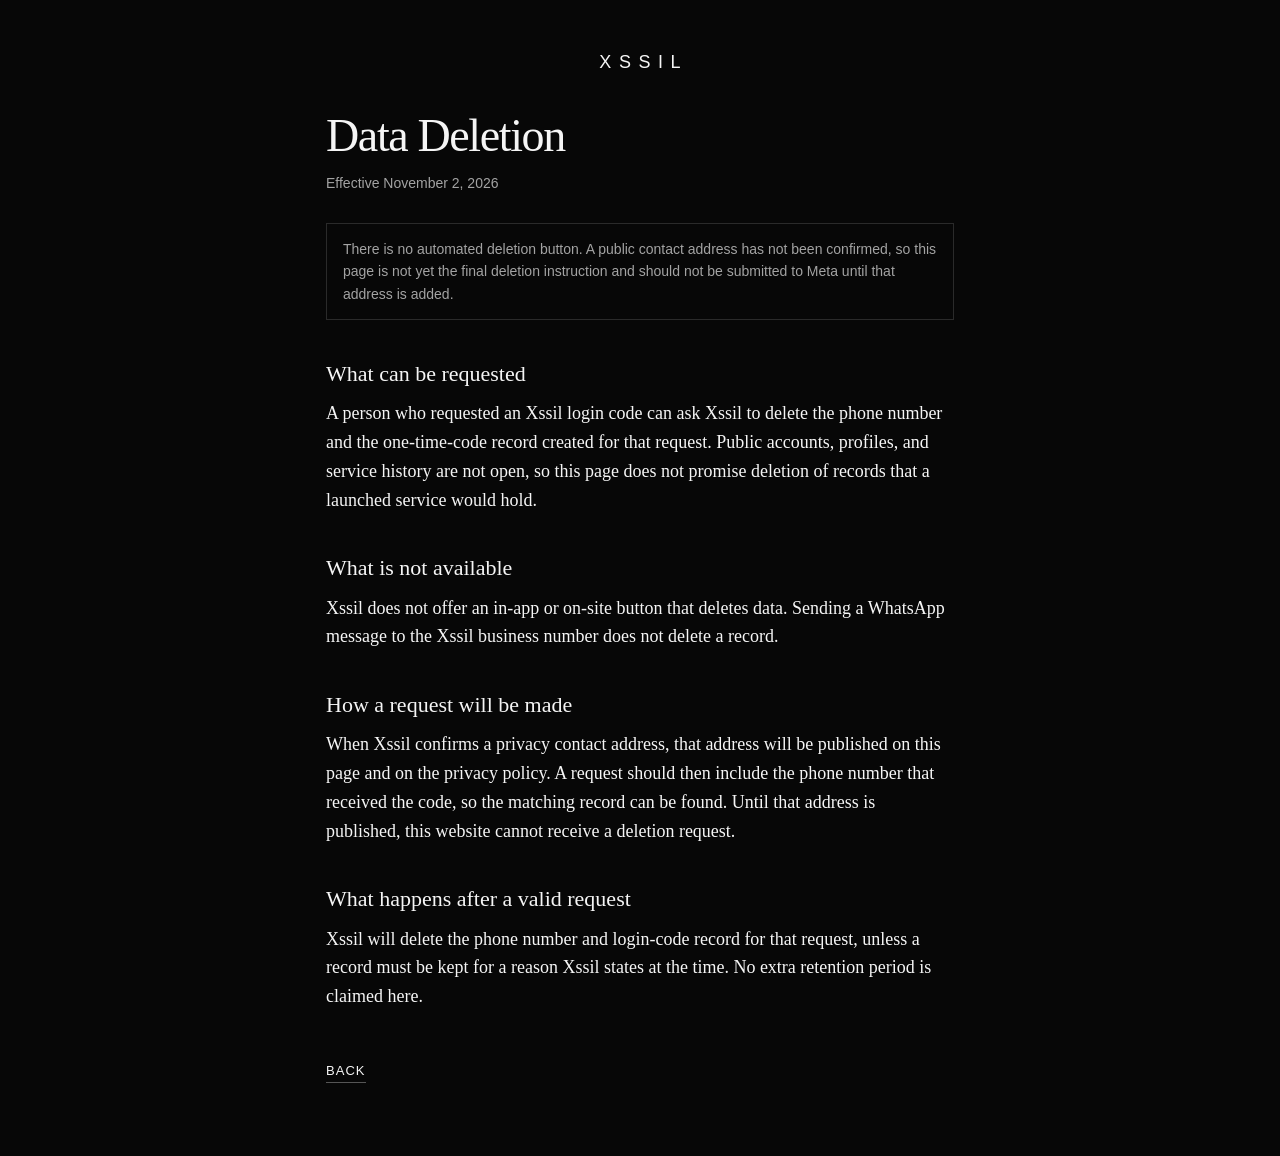
==== data-deletion/index.html @ 95ea6a0a "Add the Xssil coming soon page and prelaunch legal pages." ====
<!DOCTYPE html>
<html lang="en">
<head>
  <meta charset="utf-8">
  <meta name="viewport" content="width=device-width, initial-scale=1">
  <title>Data Deletion — Xssil</title>
  <link rel="stylesheet" href="../assets/site.css">
</head>
<body>
  <article class="doc">
    <header>
      <p class="mark">XSSIL</p>
      <h1>Data Deletion</h1>
      <p class="meta">Effective November 2, 2026</p>
    </header>
    <p class="note">There is no automated deletion button. A public contact address has not been confirmed, so this page is not yet the final deletion instruction and should not be submitted to Meta until that address is added.</p>
    <h2>What can be requested</h2>
    <p>A person who requested an Xssil login code can ask Xssil to delete the phone number and the one-time-code record created for that request. Public accounts, profiles, and service history are not open, so this page does not promise deletion of records that a launched service would hold.</p>
    <h2>What is not available</h2>
    <p>Xssil does not offer an in-app or on-site button that deletes data. Sending a WhatsApp message to the Xssil business number does not delete a record.</p>
    <h2>How a request will be made</h2>
    <p>When Xssil confirms a privacy contact address, that address will be published on this page and on the privacy policy. A request should then include the phone number that received the code, so the matching record can be found. Until that address is published, this website cannot receive a deletion request.</p>
    <h2>What happens after a valid request</h2>
    <p>Xssil will delete the phone number and login-code record for that request, unless a record must be kept for a reason Xssil states at the time. No extra retention period is claimed here.</p>
    <a class="back" href="../">Back</a>
  </article>
</body>
</html>
---- assets/site.css ----
:root {
  color-scheme: dark;
  --bg: #070707;
  --ink: #f5f5f5;
  --muted: #a3a3a3;
  --line: #2a2a2a;
}
* { box-sizing: border-box; }
html, body { margin: 0; background: var(--bg); color: var(--ink); }
body {
  font-family: Georgia, "Iowan Old Style", "Palatino Linotype", Palatino, serif;
  font-size: 18px;
  line-height: 1.6;
}
a { color: var(--ink); }
.home {
  min-height: 100vh;
  display: flex;
  flex-direction: column;
  align-items: center;
  justify-content: center;
  text-align: center;
  padding: 48px 24px;
}
.mark {
  margin: 0;
  font-family: "Helvetica Neue", Helvetica, Arial, sans-serif;
  font-weight: 500;
  letter-spacing: 0.42em;
  font-size: clamp(28px, 6vw, 42px);
  text-indent: 0.42em;
}
h1 {
  margin: 28px 0 0;
  font-weight: 400;
  font-size: clamp(32px, 7vw, 56px);
  letter-spacing: -0.03em;
}
.lead {
  max-width: 34rem;
  margin: 18px 0 0;
  color: var(--muted);
  font-family: "Helvetica Neue", Helvetica, Arial, sans-serif;
  font-size: 16px;
  line-height: 1.7;
}
.links {
  display: flex;
  flex-wrap: wrap;
  justify-content: center;
  gap: 18px 28px;
  margin-top: 42px;
  font-family: "Helvetica Neue", Helvetica, Arial, sans-serif;
  font-size: 13px;
  letter-spacing: 0.08em;
  text-transform: uppercase;
}
.links a { text-decoration: none; border-bottom: 1px solid #555; padding-bottom: 2px; }
.doc {
  max-width: 42rem;
  margin: 0 auto;
  padding: 48px 22px 72px;
}
.doc header .mark { text-align: center; font-size: 18px; }
.doc h1 { font-size: clamp(32px, 6vw, 46px); margin-top: 22px; }
.meta, .note {
  font-family: "Helvetica Neue", Helvetica, Arial, sans-serif;
  font-size: 14px;
  color: var(--muted);
}
.note {
  border: 1px solid var(--line);
  padding: 14px 16px;
  margin-top: 28px;
}
h2 { margin: 36px 0 8px; font-size: 22px; font-weight: 500; }
p { margin: 0 0 14px; }
.back {
  display: inline-block;
  margin-top: 36px;
  font-family: "Helvetica Neue", Helvetica, Arial, sans-serif;
  font-size: 13px;
  letter-spacing: 0.08em;
  text-transform: uppercase;
  text-decoration: none;
  border-bottom: 1px solid #555;
}
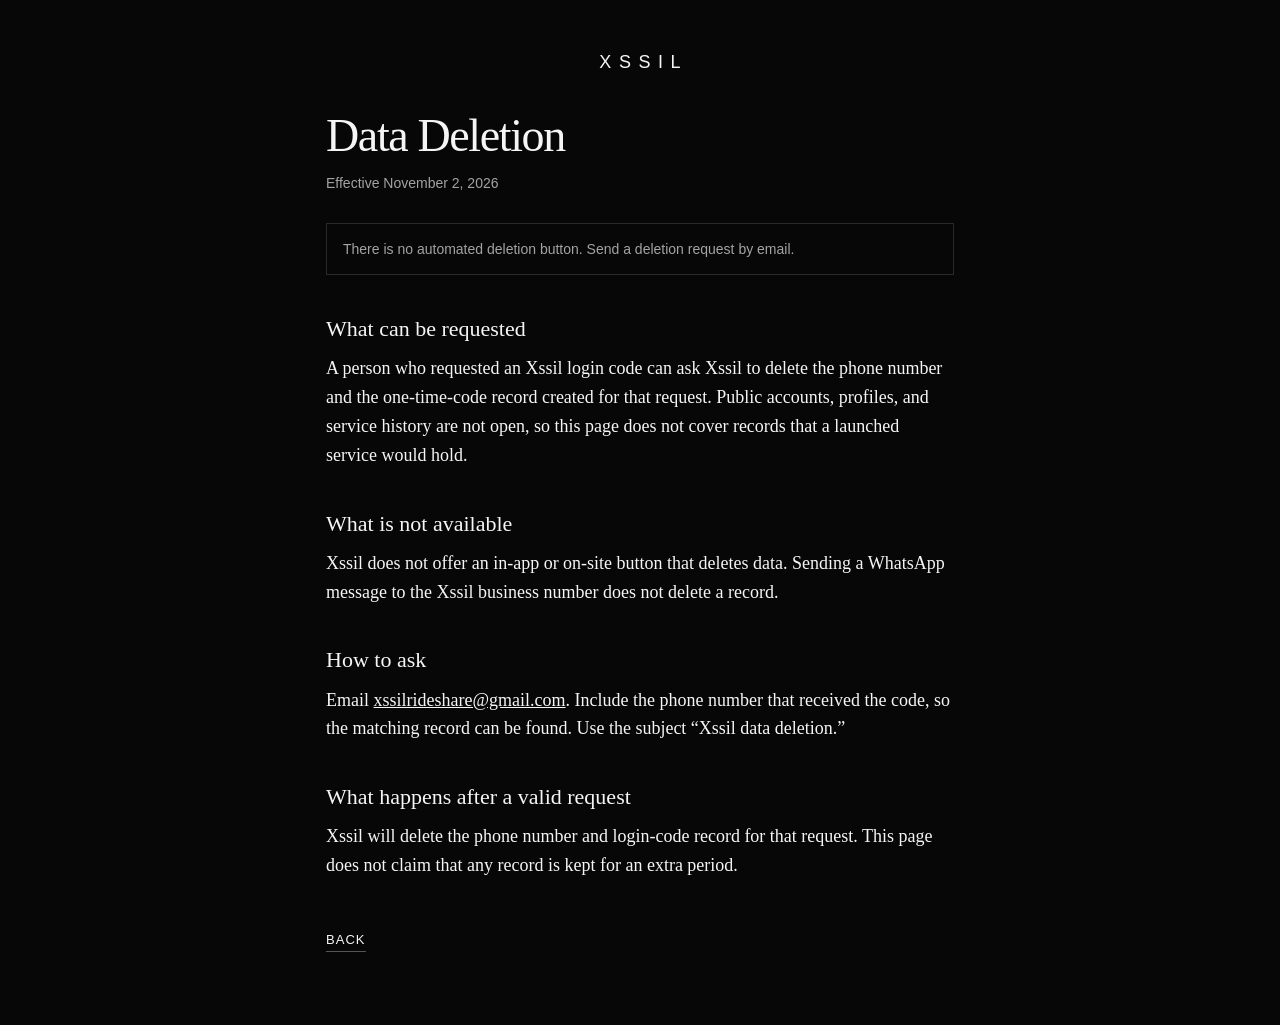
==== commit e1df1699: "Publish the confirmed privacy contact on the legal pages." ====
--- a/data-deletion/index.html
+++ b/data-deletion/index.html
@@ -13,15 +13,15 @@
       <h1>Data Deletion</h1>
       <p class="meta">Effective November 2, 2026</p>
     </header>
-    <p class="note">There is no automated deletion button. A public contact address has not been confirmed, so this page is not yet the final deletion instruction and should not be submitted to Meta until that address is added.</p>
+    <p class="note">There is no automated deletion button. Send a deletion request by email.</p>
     <h2>What can be requested</h2>
-    <p>A person who requested an Xssil login code can ask Xssil to delete the phone number and the one-time-code record created for that request. Public accounts, profiles, and service history are not open, so this page does not promise deletion of records that a launched service would hold.</p>
+    <p>A person who requested an Xssil login code can ask Xssil to delete the phone number and the one-time-code record created for that request. Public accounts, profiles, and service history are not open, so this page does not cover records that a launched service would hold.</p>
     <h2>What is not available</h2>
     <p>Xssil does not offer an in-app or on-site button that deletes data. Sending a WhatsApp message to the Xssil business number does not delete a record.</p>
-    <h2>How a request will be made</h2>
-    <p>When Xssil confirms a privacy contact address, that address will be published on this page and on the privacy policy. A request should then include the phone number that received the code, so the matching record can be found. Until that address is published, this website cannot receive a deletion request.</p>
+    <h2>How to ask</h2>
+    <p>Email <a href="mailto:xssilrideshare@gmail.com">xssilrideshare@gmail.com</a>. Include the phone number that received the code, so the matching record can be found. Use the subject “Xssil data deletion.”</p>
     <h2>What happens after a valid request</h2>
-    <p>Xssil will delete the phone number and login-code record for that request, unless a record must be kept for a reason Xssil states at the time. No extra retention period is claimed here.</p>
+    <p>Xssil will delete the phone number and login-code record for that request. This page does not claim that any record is kept for an extra period.</p>
     <a class="back" href="../">Back</a>
   </article>
 </body>
